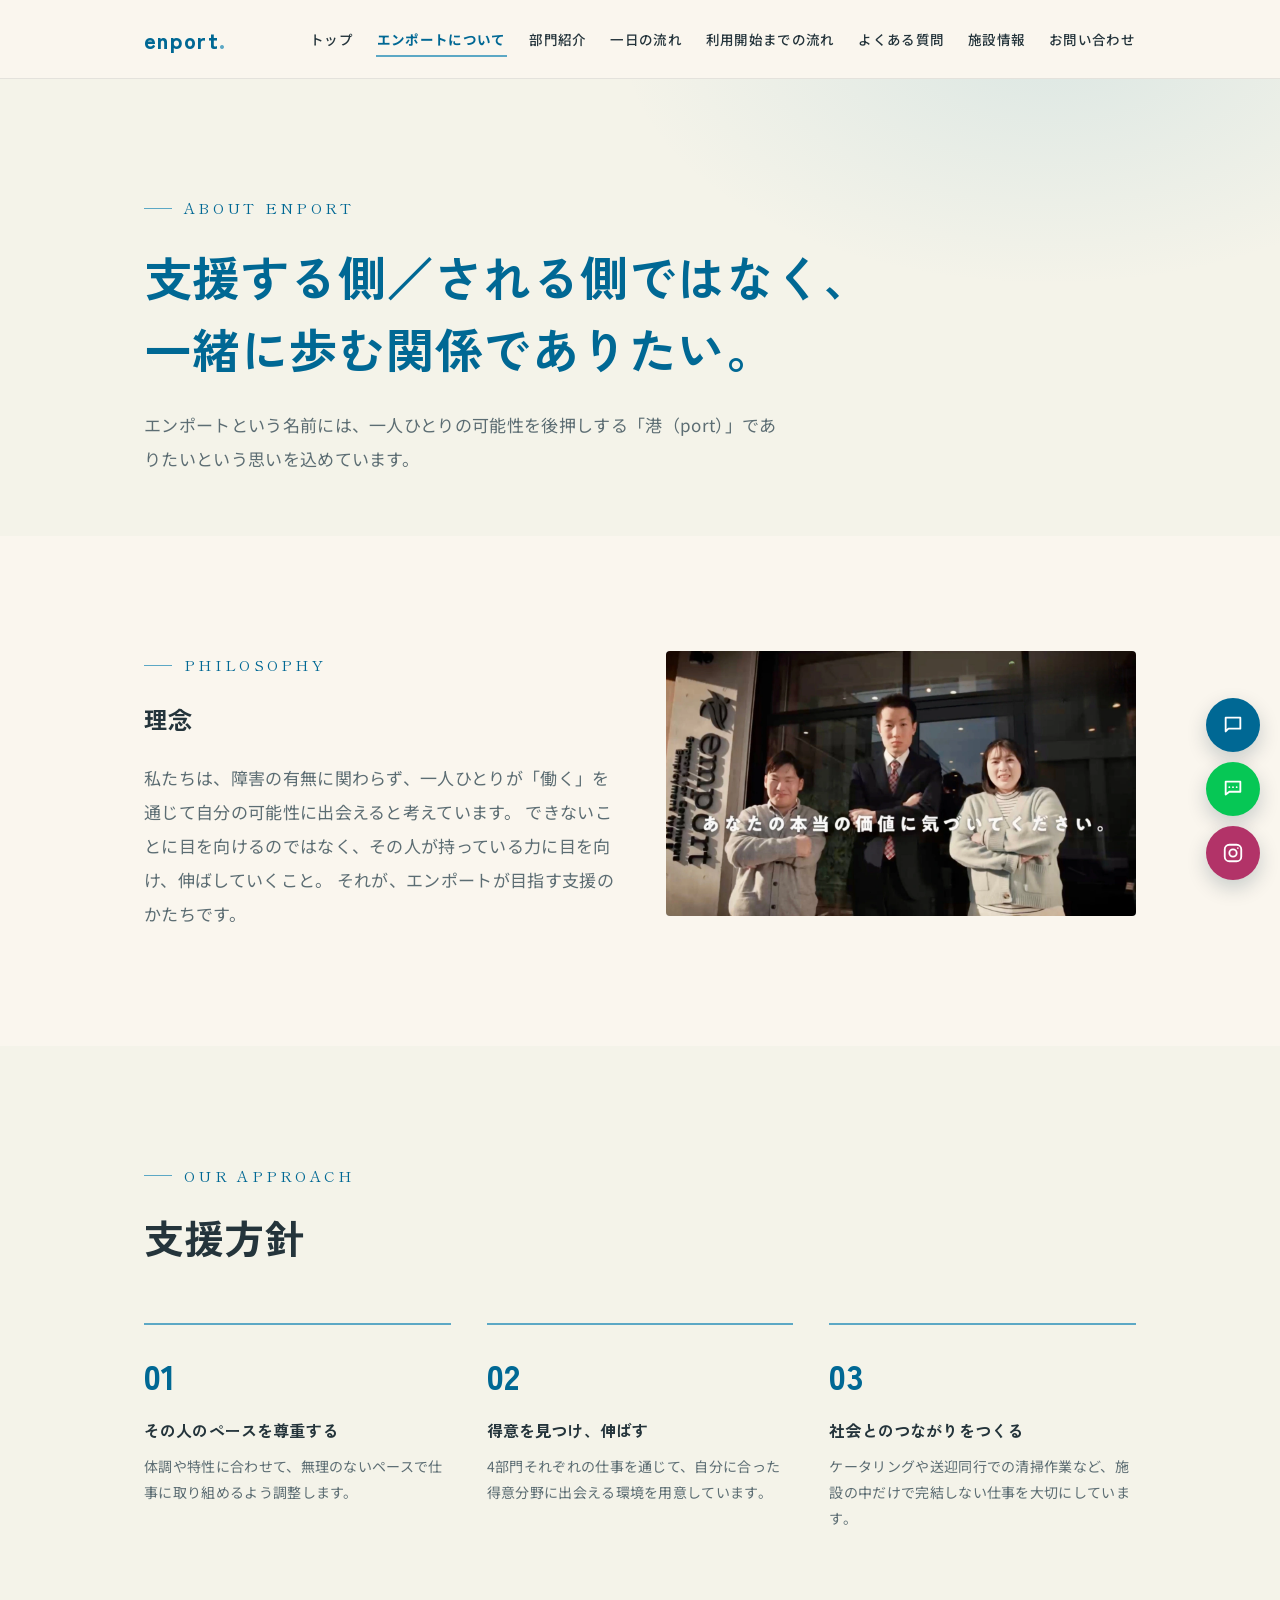
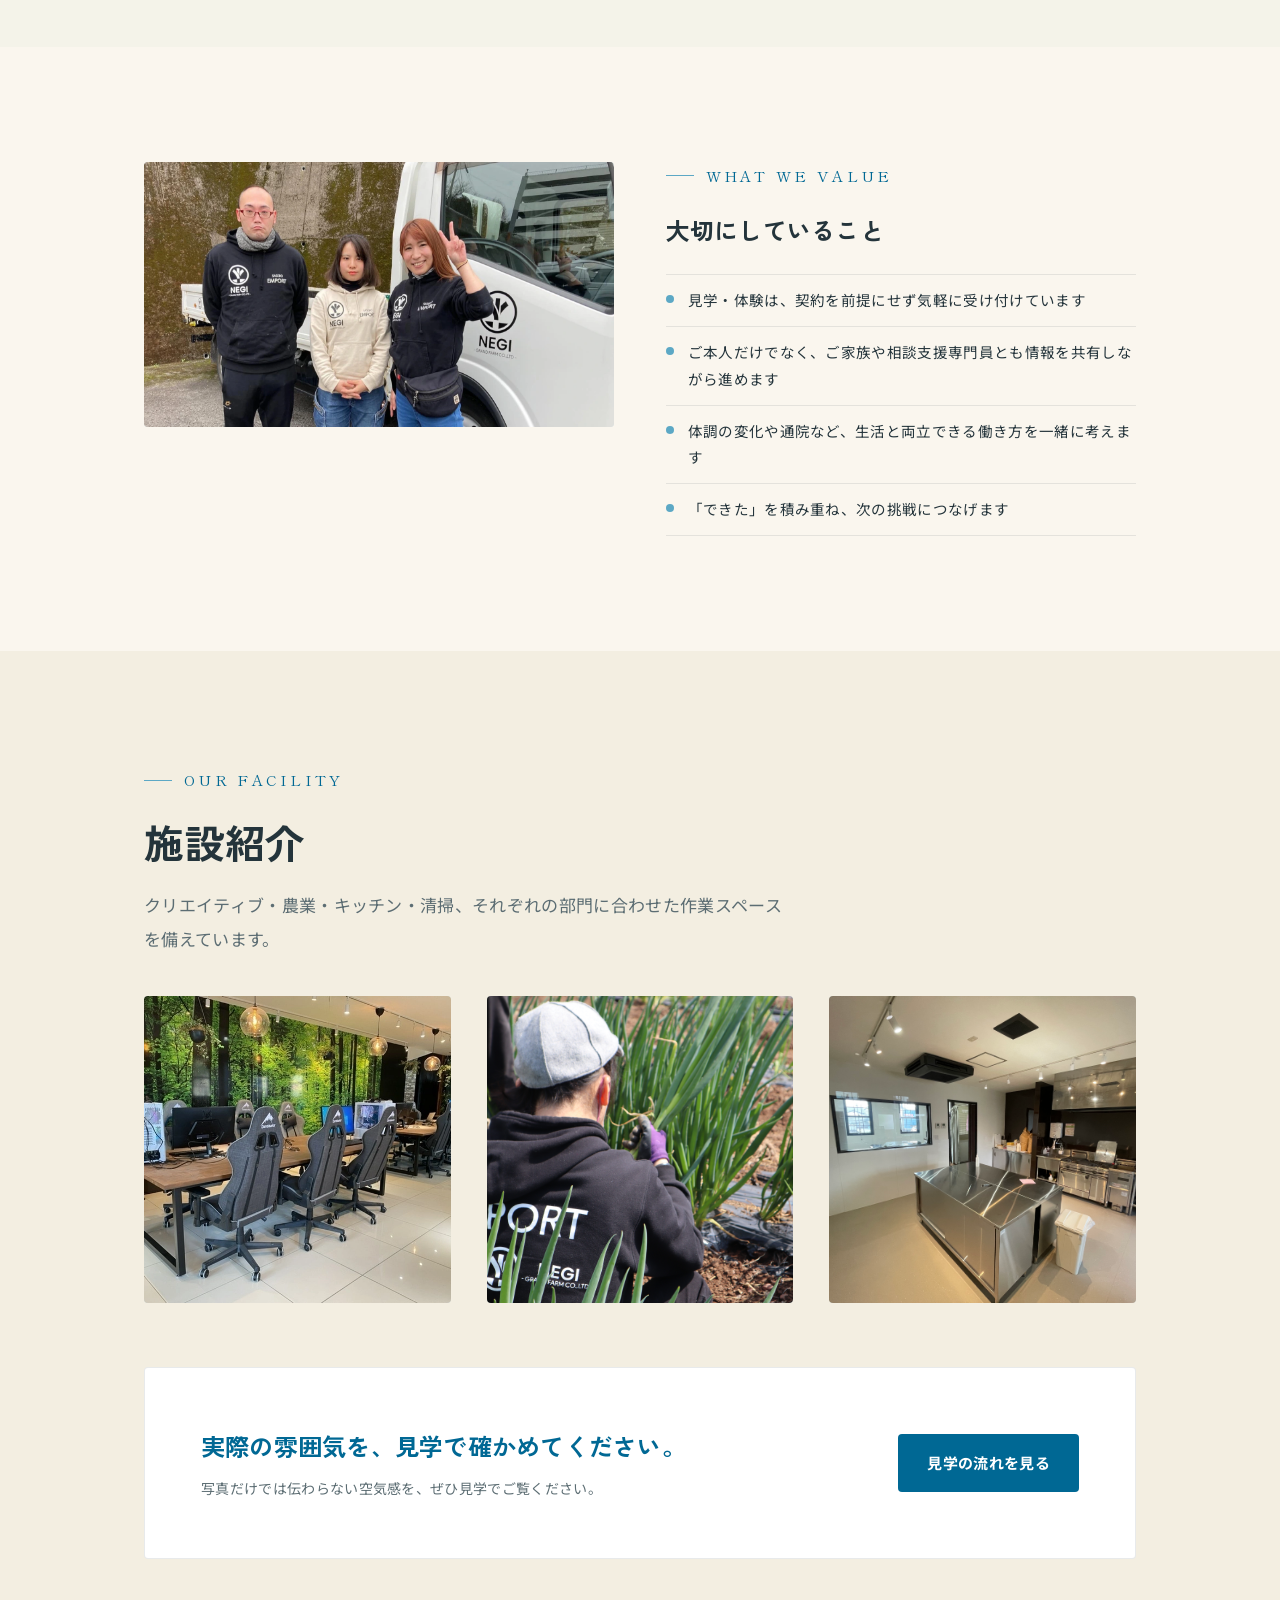
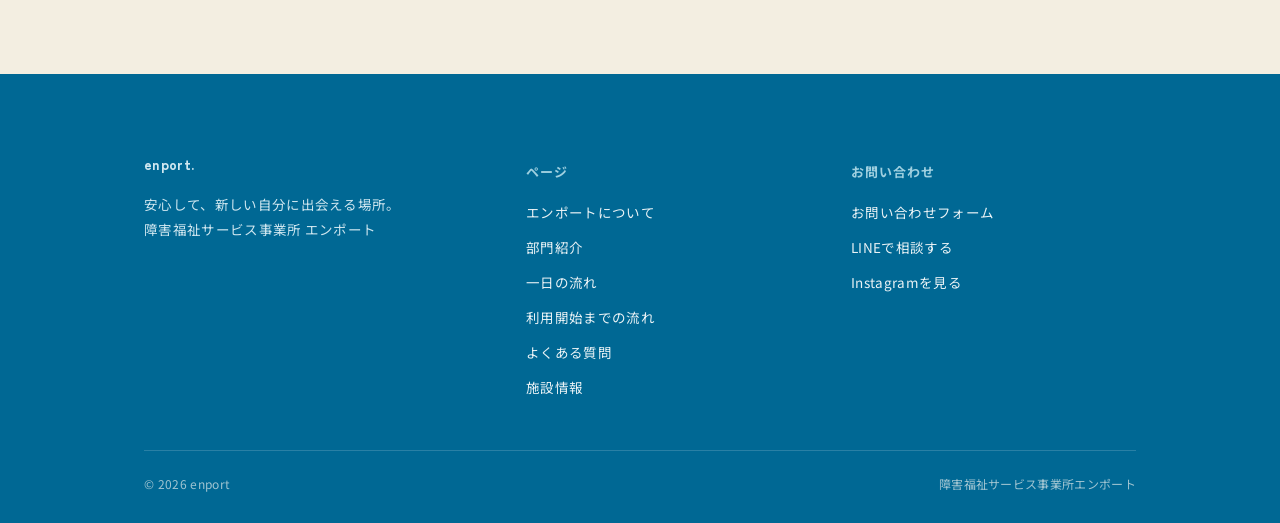
==== about.html @ c1e2d9fb "Add files via upload" ====
<!DOCTYPE html>
<html lang="ja">
<head>
<meta charset="UTF-8">
<meta name="viewport" content="width=device-width, initial-scale=1.0">
<title>エンポートについて｜enport</title>
<meta name="description" content="エンポートの理念、支援方針、大切にしていること、施設の紹介です。">
<link rel="stylesheet" href="css/style.css">
</head>
<body>

<header class="site-header">
  <div class="wrap">
    <a href="index.html" class="logo">enport<span>.</span></a>
    <nav class="main-nav" id="mainNav">
      <ul>
        <li><a href="index.html">トップ</a></li>
        <li><a href="about.html" aria-current="page">エンポートについて</a></li>
        <li><a href="departments.html">部門紹介</a></li>
        <li><a href="daily-flow.html">一日の流れ</a></li>
        <li><a href="process.html">利用開始までの流れ</a></li>
        <li><a href="faq.html">よくある質問</a></li>
        <li><a href="access.html">施設情報</a></li>
        <li><a href="contact.html">お問い合わせ</a></li>
      </ul>
    </nav>
    <button class="nav-toggle" aria-expanded="false" aria-controls="mainNav" aria-label="メニューを開く">
      <span></span>
    </button>
  </div>
</header>

<main>

  <section class="hero" style="padding-bottom: 60px;">
    <div class="wrap">
      <p class="eyebrow">ABOUT ENPORT</p>
      <h1 style="font-size:clamp(30px,4.4vw,48px); color:var(--deep); max-width:760px; line-height:1.5;">
        支援する側／される側ではなく、<br>一緒に歩む関係でありたい。
      </h1>
      <p class="lede" style="margin-top:24px;">エンポートという名前には、一人ひとりの可能性を後押しする「港（port）」でありたいという思いを込めています。</p>
    </div>
  </section>

  <!-- 理念 -->
  <section class="section">
    <div class="wrap grid-2">
      <div class="reveal-left">
        <p class="eyebrow">PHILOSOPHY</p>
        <h2 class="sub-headline">理念</h2>
        <p class="lede" style="margin-top:20px;">
          私たちは、障害の有無に関わらず、一人ひとりが「働く」を通じて自分の可能性に出会えると考えています。
          できないことに目を向けるのではなく、その人が持っている力に目を向け、伸ばしていくこと。
          それが、エンポートが目指す支援のかたちです。
        </p>
      </div>
      <div class="reveal-right">
        <div class="photo-frame photo-frame--wide">
          <!-- 使用予定画像：images/about-philosophy.jpg -->
          <img src="images/about-philosophy.jpg" alt="職員と利用者が話している様子" class="photo-real"
               onload="this.classList.add('is-loaded'); this.nextElementSibling.style.display='none';"
               onerror="this.remove();">
          <span class="photo-label">写真：職員と利用者が話している様子</span>
        </div>
      </div>
    </div>
  </section>

  <!-- 支援方針 -->
  <section class="section section--wash">
    <div class="wrap">
      <p class="eyebrow">OUR APPROACH</p>
      <h2 class="headline">支援方針</h2>

      <div class="grid-3 mt-56">
        <div class="value-item reveal">
          <p class="num">01</p>
          <h4>その人のペースを尊重する</h4>
          <p>体調や特性に合わせて、無理のないペースで仕事に取り組めるよう調整します。</p>
        </div>
        <div class="value-item reveal delay-1">
          <p class="num">02</p>
          <h4>得意を見つけ、伸ばす</h4>
          <p>4部門それぞれの仕事を通じて、自分に合った得意分野に出会える環境を用意しています。</p>
        </div>
        <div class="value-item reveal delay-2">
          <p class="num">03</p>
          <h4>社会とのつながりをつくる</h4>
          <p>ケータリングや送迎同行での清掃作業など、施設の中だけで完結しない仕事を大切にしています。</p>
        </div>
      </div>
    </div>
  </section>

  <!-- 大切にしていること -->
  <section class="section">
    <div class="wrap grid-2">
      <div class="reveal-left">
        <div class="photo-frame photo-frame--wide">
          <!-- 使用予定画像：images/staff-photo01.jpg -->
          <img src="images/staff-photo01.jpg" alt="スタッフの集合、または休憩中の様子" class="photo-real"
               onload="this.classList.add('is-loaded'); this.nextElementSibling.style.display='none';"
               onerror="this.remove();">
          <span class="photo-label">写真：スタッフの集合、または休憩中の様子</span>
        </div>
      </div>
      <div class="reveal-right">
        <p class="eyebrow">WHAT WE VALUE</p>
        <h2 class="sub-headline">大切にしていること</h2>
        <ul class="task-list" style="margin-top:22px;">
          <li>見学・体験は、契約を前提にせず気軽に受け付けています</li>
          <li>ご本人だけでなく、ご家族や相談支援専門員とも情報を共有しながら進めます</li>
          <li>体調の変化や通院など、生活と両立できる働き方を一緒に考えます</li>
          <li>「できた」を積み重ね、次の挑戦につなげます</li>
        </ul>
      </div>
    </div>
  </section>

  <!-- 施設紹介 -->
  <section class="section section--paper-deep">
    <div class="wrap">
      <p class="eyebrow reveal">OUR FACILITY</p>
      <h2 class="headline reveal">施設紹介</h2>
      <p class="lede reveal" style="margin-top:16px; margin-bottom:40px;">クリエイティブ・農業・キッチン・清掃、それぞれの部門に合わせた作業スペースを備えています。</p>

      <div class="grid-3">
        <div class="photo-frame photo-frame--sq reveal">
          <!-- 使用予定画像：images/about-facility-creative.jpg -->
          <img src="images/about-facility-creative.jpg" alt="作業室（クリエイティブ）" class="photo-real"
               onload="this.classList.add('is-loaded'); this.nextElementSibling.style.display='none';"
               onerror="this.remove();">
          <span class="photo-label">写真：作業室（クリエイティブ）</span>
        </div>
        <div class="photo-frame photo-frame--sq reveal delay-1">
          <!-- 使用予定画像：images/about-facility-agriculture.jpg -->
          <img src="images/about-facility-agriculture.jpg" alt="農場・栽培スペース" class="photo-real"
               onload="this.classList.add('is-loaded'); this.nextElementSibling.style.display='none';"
               onerror="this.remove();">
          <span class="photo-label">写真：農場・栽培スペース</span>
        </div>
        <div class="photo-frame photo-frame--sq reveal delay-2">
          <!-- 使用予定画像：images/about-facility-cooking.jpg -->
          <img src="images/about-facility-cooking.jpg" alt="厨房・調理スペース" class="photo-real"
               onload="this.classList.add('is-loaded'); this.nextElementSibling.style.display='none';"
               onerror="this.remove();">
          <span class="photo-label">写真：厨房・調理スペース</span>
        </div>
      </div>

      <div class="cta-band">
        <div>
          <h3>実際の雰囲気を、見学で確かめてください。</h3>
          <p>写真だけでは伝わらない空気感を、ぜひ見学でご覧ください。</p>
        </div>
        <a href="process.html" class="btn btn--primary">見学の流れを見る</a>
      </div>
    </div>
  </section>

</main>

<footer class="site-footer">
  <div class="wrap">
    <div class="footer-grid">
      <div>
        <p class="footer-logo">enport.</p>
        <p>安心して、新しい自分に出会える場所。<br>障害福祉サービス事業所 エンポート</p>
      </div>
      <div>
        <h5>ページ</h5>
        <ul>
          <li><a href="about.html">エンポートについて</a></li>
          <li><a href="departments.html">部門紹介</a></li>
          <li><a href="daily-flow.html">一日の流れ</a></li>
          <li><a href="process.html">利用開始までの流れ</a></li>
          <li><a href="faq.html">よくある質問</a></li>
          <li><a href="access.html">施設情報</a></li>
        </ul>
      </div>
      <div>
        <h5>お問い合わせ</h5>
        <ul>
          <li><a href="contact.html">お問い合わせフォーム</a></li>
          <li><a href="#">LINEで相談する</a></li>
          <li><a href="#">Instagramを見る</a></li>
        </ul>
      </div>
    </div>
    <div class="footer-bottom">
      <p>&copy; <span data-year></span> enport</p>
      <p>障害福祉サービス事業所エンポート</p>
    </div>
  </div>
</footer>

<div class="floating-contact">
  <a href="contact.html" class="fc-btn fc-btn--contact" data-label="お問い合わせ" aria-label="お問い合わせ">
    <svg viewBox="0 0 24 24" fill="none" stroke="currentColor" stroke-width="2" stroke-linecap="round" stroke-linejoin="round"><path d="M4 4h16v12H7l-3 3z"/></svg>
  </a>
  <a href="#" class="fc-btn fc-btn--line" data-label="LINEで相談" aria-label="LINEで相談">
    <svg viewBox="0 0 24 24" fill="none" stroke="currentColor" stroke-width="2" stroke-linecap="round" stroke-linejoin="round"><path d="M4 4h16v11H8l-4 3z"/><path d="M8 10h.01M12 10h.01M16 10h.01"/></svg>
  </a>
  <a href="#" class="fc-btn fc-btn--instagram" data-label="Instagramを見る" aria-label="Instagramを見る">
    <svg viewBox="0 0 24 24" fill="none" stroke="currentColor" stroke-width="2" stroke-linecap="round" stroke-linejoin="round"><rect x="3" y="3" width="18" height="18" rx="5"/><circle cx="12" cy="12" r="4"/><circle cx="17.3" cy="6.7" r="0.9" fill="currentColor" stroke="none"/></svg>
  </a>
</div>

<script src="js/main.js"></script>
</body>
</html>
---- css/style.css ----
@import url('https://fonts.googleapis.com/css2?family=Noto+Sans+JP:wght@400;500;600;700&family=Zen+Kaku+Gothic+New:wght@500;700;900&family=Shippori+Mincho:wght@500;600&display=swap');

/* =========================================================
   Design Tokens
   ========================================================= */
:root{
  /* Brand core */
  --deep: #006894;
  --sky: #5ca8c5;
  --green-wash: rgba(68,149,82,0.03);

  /* Paper & ink */
  --paper: #FAF6EE;
  --paper-deep: #F3EEE1;
  --ink: #24343B;
  --ink-soft: #5C6D73;
  --line: rgba(0,104,148,0.18);
  --line-soft: rgba(36,52,59,0.10);

  /* Department index colors ─ カラフルだが同系統のトーンで統一 */
  --dept-creative: #A6567C;   /* クリエイティブ：創造の紫紅 */
  --dept-agri:     #5C8A46;   /* 農業：葉の緑 */
  --dept-cook:     #C98A3C;   /* 調理：温かい琥珀 */
  --dept-clean:    #3E9C93;   /* 清掃：清潔なティール */

  /* Sunlit accent（陽だまり） */
  --sun: #E7A75C;
  --sun-deep: #C98639;

  /* Type */
  --font-display: 'Zen Kaku Gothic New', 'Noto Sans JP', sans-serif;
  --font-body: 'Noto Sans JP', sans-serif;
  --font-accent: 'Shippori Mincho', serif;

  /* Layout */
  --content-w: 1120px;
  --gutter: clamp(20px, 5vw, 64px);
  --radius-s: 4px;
}

*{ box-sizing: border-box; }
html{ scroll-behavior: smooth; }
body{
  margin:0;
  font-family: var(--font-body);
  color: var(--ink);
  background: var(--paper);
  line-height: 1.85;
  -webkit-font-smoothing: antialiased;
  letter-spacing: .02em;
}
img{ max-width:100%; display:block; }
a{ color: inherit; text-decoration: none; }
h1,h2,h3,h4{ font-family: var(--font-display); margin:0; font-weight:700; letter-spacing: .01em; }
p{ margin:0; }
ul{ margin:0; padding:0; list-style:none; }
button{ font-family: inherit; }

:focus-visible{
  outline: 3px solid var(--sun-deep);
  outline-offset: 3px;
}

@media (prefers-reduced-motion: reduce){
  *{ animation-duration:.001ms !important; animation-iteration-count:1 !important; transition-duration:.001ms !important; scroll-behavior:auto !important; }
}

.wrap{
  max-width: var(--content-w);
  margin: 0 auto;
  padding-left: var(--gutter);
  padding-right: var(--gutter);
}

.section{
  padding: clamp(56px, 9vw, 132px) 0;
}
.section--wash{ background: var(--green-wash); }
.section--paper-deep{ background: var(--paper-deep); }

.eyebrow{
  display:flex;
  align-items:center;
  gap: 12px;
  font-family: var(--font-accent);
  font-size: 15px;
  letter-spacing: .22em;
  color: var(--deep);
  margin-bottom: 18px;
}
.eyebrow::before{
  content:"";
  width: 28px; height: 1px;
  background: var(--sky);
}
h2.headline{
  font-size: clamp(26px, 3.4vw, 40px);
  line-height: 1.5;
}
h3.sub-headline{
  font-size: clamp(20px,2.4vw,26px);
  line-height:1.6;
}

.lede{
  font-size: 17px;
  color: var(--ink-soft);
  max-width: 640px;
  line-height: 2;
}

/* =========================================================
   Header / Navigation
   ========================================================= */
.site-header{
  position: sticky; top:0; z-index: 60;
  background: rgba(250,246,238,0.92);
  backdrop-filter: blur(6px);
  border-bottom: 1px solid var(--line-soft);
}
.site-header .wrap{
  display:flex; align-items:center; justify-content:space-between;
  height: 78px;
}
.logo{
  font-family: var(--font-display);
  font-weight:900;
  font-size: 22px;
  color: var(--deep);
  letter-spacing: .06em;
}
.logo span{ color: var(--sky); }

.nav-toggle{
  display:none;
  background:none; border:none; cursor:pointer;
  width:40px; height:34px; position:relative;
}
.nav-toggle span, .nav-toggle span::before, .nav-toggle span::after{
  content:""; position:absolute; left:6px; right:6px; height:2px; background:var(--deep);
  transition: transform .25s ease, opacity .25s ease;
}
.nav-toggle span{ top:16px; }
.nav-toggle span::before{ top:-9px; }
.nav-toggle span::after{ top:9px; }
.nav-toggle[aria-expanded="true"] span{ background:transparent; }
.nav-toggle[aria-expanded="true"] span::before{ transform: translateY(9px) rotate(45deg); }
.nav-toggle[aria-expanded="true"] span::after{ transform: translateY(-9px) rotate(-45deg); }

.main-nav ul{ display:flex; gap: clamp(13px,1.7vw,26px); }
.main-nav a{
  font-size: 13.5px; font-weight:500; color: var(--ink);
  position:relative; padding: 4px 1px;
  white-space:nowrap;
}
.main-nav a::after{
  content:""; position:absolute; left:0; right:0; bottom:-4px; height:2px;
  background: var(--sky); transform: scaleX(0); transform-origin:left;
  transition: transform .25s ease;
}
.main-nav a:hover::after, .main-nav a[aria-current="page"]::after{ transform: scaleX(1); }
.main-nav a[aria-current="page"]{ color: var(--deep); font-weight:700; }

/* =========================================================
   Buttons
   ========================================================= */
.btn{
  display:inline-flex; align-items:center; gap:10px;
  padding: 14px 28px;
  font-size: 15px; font-weight:700;
  border-radius: var(--radius-s);
  border: 1px solid transparent;
  cursor:pointer;
  transition: transform .18s ease, background .2s ease, color .2s ease, border-color .2s ease;
}
.btn--primary{ background: var(--deep); color:#fff; }
.btn--primary:hover{ background:#075276; transform: translateY(-2px); }
.btn--sun{ background: var(--sun); color:#3A2A12; }
.btn--sun:hover{ background: var(--sun-deep); color:#fff; transform: translateY(-2px); }
.btn--ghost{ background:transparent; border-color: var(--line); color: var(--deep); }
.btn--ghost:hover{ border-color: var(--deep); transform: translateY(-2px); }
.btn--ghost.on-deep{ color:#fff; border-color: rgba(255,255,255,.5); }

/* =========================================================
   Hero
   ========================================================= */
.hero{
  position:relative;
  padding: clamp(56px,9vw,120px) 0 clamp(64px,9vw,120px);
  overflow:hidden;
}
.hero::before{
  content:"";
  position:absolute; inset:0;
  background:
    radial-gradient(720px 420px at 82% -10%, rgba(92,168,197,.16), transparent 60%),
    var(--green-wash);
  z-index:-1;
}

/* ---- Video hero (top page) ---- */
.hero--video{
  min-height: min(88vh, 780px);
  display:flex; align-items:center;
  padding: clamp(126px,15vw,190px) 0 clamp(72px,9vw,120px);
}
.hero--video::before{ display:none; }
.hero-media{
  position:absolute; inset:0; z-index:-2;
  background: repeating-linear-gradient(135deg, var(--ph-a,#dce9ec), var(--ph-a,#dce9ec) 16px, var(--ph-b,#c9dee3) 16px, var(--ph-b,#c9dee3) 32px);
}
.hero-video{
  position:absolute; inset:0; width:100%; height:100%;
  object-fit:cover; opacity:.5;
  transform: scale(1.08) translateY(var(--parallax, 0px));
}
.hero-scrim{
  position:absolute; inset:0; z-index:-1;
  background: linear-gradient(185deg, rgba(250,246,238,.32) 0%, rgba(250,246,238,.74) 58%, var(--paper) 96%);
}
.hero--video .hero-copy{ max-width: 660px; }
.hero-copy-wrap{ position:relative; z-index:2; }

@keyframes fadeUpIn{ from{ opacity:0; transform:translateY(18px); } to{ opacity:1; transform:none; } }
.hero-copy .eyebrow{ margin-bottom: 22px; animation: fadeUpIn .8s ease both; animation-delay:.05s; }
.hero-copy h1{
  font-size: clamp(32px, 5vw, 58px);
  line-height: 1.45;
  color: var(--deep);
  animation: fadeUpIn .9s ease both; animation-delay:.22s;
}
.hero-copy h1 em{
  font-style: normal; font-family: var(--font-accent);
  color: var(--ink);
  border-bottom: 3px solid var(--sun);
}
.hero-copy .lede{ margin-top: 24px; margin-bottom: 34px; animation: fadeUpIn .9s ease both; animation-delay:.4s; }
.hero-cta{ display:flex; gap:14px; flex-wrap:wrap; animation: fadeUpIn .9s ease both; animation-delay:.58s; }

.hero-grid{
  display:grid; grid-template-columns: 1.05fr .95fr; gap: clamp(32px,5vw,72px); align-items:center;
}
.hero-photo .photo-frame{ aspect-ratio: 4/5; }

/* =========================================================
   Photo frame ─ signature device（固定比率＋実写真フォールバック）
   ========================================================= */
.photo-frame{
  position:relative;
  aspect-ratio: 4/3;
  border-radius: var(--radius-s);
  overflow:hidden;
  background: repeating-linear-gradient(135deg, var(--ph-a,#dce7ea), var(--ph-a,#dce7ea) 14px, var(--ph-b,#cfe0e4) 14px, var(--ph-b,#cfe0e4) 28px);
}
.photo-frame::before{
  content:"";
  position:absolute; inset:0;
  border: 1px solid var(--line);
  transform: translate(10px,10px);
  z-index:-1;
  border-radius: var(--radius-s);
}
.photo-real{
  position:absolute; inset:0; width:100%; height:100%;
  object-fit:cover;
  opacity:0; transform: scale(1.05);
  transition: opacity 1s ease, transform 1.6s cubic-bezier(.16,.7,.2,1);
}
.photo-real.is-loaded{ opacity:1; transform:scale(1); }
.photo-label{
  position:absolute; left:0; right:0; bottom:0;
  display:flex; align-items:flex-end;
  min-height:100%;
  background: linear-gradient(180deg, rgba(0,104,148,0) 55%, rgba(0,60,86,.55) 100%);
  color:#fff; font-size:13px; font-weight:600; letter-spacing:.04em;
  padding: 14px 16px;
}
.photo-frame--sq{ aspect-ratio: 1/1; }
.photo-frame--wide{ aspect-ratio: 16/9; }
.photo-frame--tall{ aspect-ratio: 3/4; }

/* =========================================================
   Department quick-nav（カード型を避けたテキストタブ）
   ========================================================= */
.dept-tabs{
  display:flex; flex-wrap:wrap; gap: clamp(20px,3.4vw,44px);
  padding: 22px 0; margin-top: 4px;
  border-top:1px solid var(--line-soft); border-bottom:1px solid var(--line-soft);
}
.dept-tab{
  display:inline-flex; align-items:center; gap:10px;
  font-size:14.5px; font-weight:700; color:var(--ink);
  padding-bottom:6px; border-bottom:2px solid transparent;
  transition: border-color .2s ease, color .2s ease;
}
.dept-tab:hover{ border-color: var(--tab-color, var(--sky)); color: var(--tab-color, var(--deep)); }
.dept-tab .dot{ width:8px; height:8px; border-radius:50%; background: var(--tab-color, var(--sky)); flex-shrink:0; }

/* =========================================================
   Philosophy / stats strip
   ========================================================= */
.value-row{
  display:grid; grid-template-columns: repeat(3,1fr); gap: clamp(20px,4vw,48px);
  margin-top: 56px;
}
.value-item{ border-top: 2px solid var(--sky); padding-top: 20px; }
.value-item .num{ font-family: var(--font-display); font-size: 34px; color: var(--deep); font-weight:900; }
.value-item h4{ font-size:16px; margin: 8px 0 8px; }
.value-item p{ font-size: 14px; color: var(--ink-soft); }

/* =========================================================
   Department sections (departments.html)
   ========================================================= */
.dept-section{
  scroll-margin-top: 100px;
  padding: clamp(64px,9vw,128px) 0;
  border-bottom: 1px solid var(--line-soft);
  overflow:hidden;
}
.dept-section:last-of-type{ border-bottom:none; }
.dept-head{ margin-bottom: 32px; }
.dept-eyebrow{
  display:flex; align-items:center; gap:12px;
  font-family: var(--font-accent); font-size:14px; letter-spacing:.2em; font-weight:600;
  color: var(--dept-color, var(--deep));
  margin-bottom: 14px;
}
.dept-eyebrow::before{ content:""; width:28px; height:1px; background: currentColor; }
.dept-name-jp{ font-size: clamp(26px,3.6vw,40px); }

.dept-body{
  display:grid; grid-template-columns: 1fr 1fr; gap: clamp(32px,5vw,64px); align-items:center;
}
.dept-body.reverse{ direction: rtl; }
.dept-body.reverse > *{ direction: ltr; }

/* ---- Alternating slide-in reveal ---- */
.reveal-left{
  opacity:0; transform: translateX(-56px);
  transition: opacity 1s cubic-bezier(.16,.7,.2,1), transform 1s cubic-bezier(.16,.7,.2,1);
}
.reveal-left.is-visible{ opacity:1; transform:none; }
.reveal-right{
  opacity:0; transform: translateX(56px);
  transition: opacity 1s cubic-bezier(.16,.7,.2,1), transform 1s cubic-bezier(.16,.7,.2,1);
}
.reveal-right.is-visible{ opacity:1; transform:none; }
.delay-1.is-visible{ transition-delay:.1s; }
.delay-2.is-visible{ transition-delay:.2s; }

.task-list{ margin-top: 18px; }
.task-list li{
  padding: 12px 0 12px 22px; position:relative;
  border-top: 1px solid var(--line-soft);
  font-size: 14.5px;
}
.task-list li:last-child{ border-bottom: 1px solid var(--line-soft); }
.task-list li::before{
  content:""; position:absolute; left:0; top:20px;
  width:8px; height:8px; border-radius:50%;
  background: var(--dept-color, var(--sky));
}

.perk-box{
  margin-top: 22px;
  background: var(--paper-deep);
  border-left: 3px solid var(--dept-color, var(--sky));
  padding: 18px 22px;
  border-radius: 0 var(--radius-s) var(--radius-s) 0;
}
.perk-box .perk-label{
  font-size:12.5px; font-weight:700; letter-spacing:.08em; color: var(--dept-color, var(--deep));
  margin-bottom:6px;
}
.perk-box p{ font-size:14px; color: var(--ink-soft); }

/* =========================================================
   Timeline (daily-flow.html)
   ========================================================= */
.timeline{ margin-top: 40px; }
.timeline-row{
  display:grid; grid-template-columns: 96px 1fr; gap: 24px;
  padding: 22px 0;
  border-top: 1px solid var(--line-soft);
}
.timeline-row:last-child{ border-bottom: 1px solid var(--line-soft); }
.timeline-time{
  font-family: var(--font-display); font-weight:700; color: var(--deep); font-size:18px;
}
.timeline-label{ font-size:14px; color: var(--ink-soft); margin-top:4px; }
.timeline-content h4{ font-size:16px; }

.flex-note{
  margin-top: 48px;
  background: var(--green-wash);
  padding: clamp(24px,4vw,40px);
  border-radius: var(--radius-s);
  border-left: 3px solid var(--dept-creative);
}
.flex-note .perk-label{
  font-size:12.5px; font-weight:700; letter-spacing:.08em; color: var(--dept-creative);
  margin-bottom:10px;
}

/* =========================================================
   Process (process.html)
   ========================================================= */
.process-steps{
  margin-top: 56px;
  display:flex; flex-direction:column;
}
.process-step{
  display:grid; grid-template-columns: 64px 1fr; gap: 24px;
  padding: 30px 0;
  border-top: 1px solid var(--line-soft);
  position:relative;
}
.process-step:last-child{ border-bottom: 1px solid var(--line-soft); }
.process-step .step-num{
  font-family: var(--font-accent); font-size: 32px; color: var(--sky);
}
.process-step h3{ font-size:19px; margin-bottom:8px; }
.process-step p{ font-size:14.5px; color: var(--ink-soft); max-width: 60ch; }
.process-note{
  font-size: 13px; color: var(--deep); background:#fff; border:1px solid var(--line);
  display:inline-block; padding:6px 12px; border-radius: 999px; margin-top:12px;
}

/* =========================================================
   Access / info tables
   ========================================================= */
.info-table{ margin-top: 40px; width:100%; border-collapse: collapse; }
.info-table tr{ border-top: 1px solid var(--line-soft); }
.info-table tr:last-child{ border-bottom: 1px solid var(--line-soft); }
.info-table th, .info-table td{
  text-align:left; padding: 18px 16px; font-size:14.5px; vertical-align:top;
}
.info-table th{ width: 180px; color: var(--deep); font-weight:700; }
.info-table td{ color: var(--ink-soft); }

/* =========================================================
   Contact
   ========================================================= */
.contact-grid{
  display:grid; grid-template-columns: 1fr 1fr; gap: clamp(28px,5vw,64px);
  margin-top: 44px;
}
.channel-card{
  border:1px solid var(--line-soft); border-radius: var(--radius-s);
  padding: 26px 24px; display:flex; flex-direction:column; gap:10px;
}
.channel-card h3{ font-size:16px; }
.channel-card p{ font-size:13.5px; color: var(--ink-soft); }
.channel-list{ display:grid; gap:14px; grid-template-columns: 1fr 1fr; }

.form-field{ margin-bottom: 20px; }
.form-field label{ display:block; font-size:13.5px; font-weight:700; margin-bottom:8px; }
.form-field input, .form-field textarea, .form-field select{
  width:100%; padding: 13px 14px; font-family: inherit; font-size: 14.5px;
  border: 1px solid var(--line); border-radius: var(--radius-s); background:#fff; color: var(--ink);
}
.form-field textarea{ resize: vertical; min-height: 120px; }
.required{ color: var(--dept-cook); font-size:11px; margin-left:6px; font-weight:700; }

/* =========================================================
   Footer
   ========================================================= */
.site-footer{
  background: var(--deep); color: #EAF3F6;
  padding: 64px 0 28px;
}
.footer-grid{
  display:grid; grid-template-columns: 1.2fr 1fr 1fr; gap: 40px;
  padding-bottom: 40px; border-bottom: 1px solid rgba(255,255,255,.16);
}
.footer-logo{ font-family: var(--font-display); font-weight:900; font-size:22px; }
.footer-grid p{ font-size:13.5px; color:#cfe7f0; margin-top:14px; line-height:1.9; }
.footer-grid h5{ font-size:13px; letter-spacing:.08em; color:#9fd0e0; margin-bottom:16px; }
.footer-grid ul li{ margin-bottom:10px; font-size:13.5px; }
.footer-grid ul a:hover{ text-decoration: underline; }
.footer-bottom{
  padding-top: 22px; font-size:12px; color:#9fc4d1;
  display:flex; justify-content:space-between; flex-wrap:wrap; gap:10px;
}

/* =========================================================
   Floating contact ─ 常時3チャンネル表示
   ========================================================= */
.floating-contact{
  position: fixed; right: 20px; bottom: 20px; z-index: 80;
  display:flex; flex-direction:column; gap:10px;
}
.fc-btn{
  position:relative;
  width: 54px; height:54px; border-radius:50%;
  display:flex; align-items:center; justify-content:center;
  color:#fff; box-shadow: 0 8px 20px rgba(0,40,60,.20);
  transition: transform .18s ease, box-shadow .18s ease;
}
.fc-btn:hover, .fc-btn:focus-visible{
  transform: translateY(-2px) scale(1.04);
  box-shadow: 0 12px 26px rgba(0,40,60,.26);
}
.fc-btn svg{ width:22px; height:22px; }
.fc-btn--contact{ background: var(--deep); }
.fc-btn--line{ background: #06C755; }
.fc-btn--instagram{ background: #B23368; }

.fc-btn::before{
  content: attr(data-label);
  position:absolute; right:66px; top:50%;
  transform: translateY(-50%) translateX(6px);
  background:#fff; color: var(--ink); font-family: var(--font-body);
  font-size:12.5px; font-weight:700; white-space:nowrap;
  padding:8px 13px; border-radius:6px;
  box-shadow: 0 8px 20px rgba(0,40,60,.14);
  opacity:0; pointer-events:none;
  transition: opacity .18s ease, transform .18s ease;
}
.fc-btn:hover::before, .fc-btn:focus-visible::before{
  opacity:1; transform: translateY(-50%) translateX(0);
}
@media (max-width:760px){
  .fc-btn::before{ display:none; }
}

/* =========================================================
   FAQ accordion (faq.html)
   ========================================================= */
.faq-group + .faq-group{ margin-top: 60px; }
.faq-group h3{ font-size:17px; color: var(--deep); margin-bottom: 6px; }
.faq-list{ margin-top: 18px; }
.faq-item{ border-top:1px solid var(--line-soft); }
.faq-item:last-child{ border-bottom:1px solid var(--line-soft); }
.faq-item summary{
  cursor:pointer; list-style:none;
  padding: 22px 40px 22px 0; position:relative;
  font-weight:700; font-size:15px; color: var(--ink);
}
.faq-item summary::-webkit-details-marker{ display:none; }
.faq-item summary::after{
  content:"+"; position:absolute; right:2px; top:18px;
  font-family: var(--font-display); font-size:22px; font-weight:500; color: var(--deep);
  transition: transform .2s ease;
}
.faq-item[open] summary::after{ content:"−"; }
.faq-item .faq-a{
  padding: 0 40px 24px 0; font-size:14.5px; color: var(--ink-soft); max-width:68ch; line-height:1.9;
}

/* =========================================================
   Bright content panel（写真＋テキストの明るいCTA）
   ========================================================= */
.panel-photo-cta{
  display:grid; grid-template-columns: 1fr 1fr; gap: clamp(28px,4vw,56px); align-items:center;
  margin-top: 64px;
}
@media (max-width: 980px){ .panel-photo-cta{ grid-template-columns:1fr; } }
.center-head{ text-align:center; margin: 0 auto 20px; }
.center-head .lede{ margin-left:auto; margin-right:auto; }
.text-center{ text-align:center; }
.mt-56{ margin-top:56px; }
.grid-2{ display:grid; grid-template-columns:1fr 1fr; gap: clamp(24px,4vw,56px); }
.grid-3{ display:grid; grid-template-columns:repeat(3,1fr); gap: clamp(20px,3vw,36px); }

.cta-band{
  margin-top: 64px;
  padding: clamp(36px,5vw,56px);
  background: #fff;
  border: 1px solid var(--line-soft);
  border-radius: var(--radius-s);
  color: var(--ink);
  display:flex; align-items:center; justify-content:space-between; gap: 24px; flex-wrap:wrap;
}
.cta-band h3{ font-size: clamp(19px,2.4vw,24px); color: var(--deep); }
.cta-band p{ color: var(--ink-soft); margin-top:8px; font-size:14px; }

/* =========================================================
   Facility cards (access.html)
   ========================================================= */
.facility-grid{
  display:grid; grid-template-columns: 1fr 1fr; gap: 24px;
  margin-top: 44px;
}
.facility-card{
  border:1px solid var(--line-soft); border-radius: var(--radius-s);
  padding: 26px 26px 24px;
  border-top: 3px solid var(--fac-color, var(--sky));
  background:#fff;
}
.facility-tags{ display:flex; gap:8px; flex-wrap:wrap; margin-bottom:14px; }
.facility-tag{
  font-size:12px; font-weight:700; letter-spacing:.03em;
  padding: 4px 11px; border-radius: 999px;
  background: var(--fac-color, var(--sky)); color:#fff;
}
.facility-type{
  font-size:12px; font-weight:700; letter-spacing:.03em;
  padding: 4px 11px; border-radius: 999px;
  background: var(--paper-deep); color: var(--ink-soft);
}
.facility-card h3{ font-size:18px; margin-bottom:10px; }
.facility-addr{ font-size:14px; color: var(--ink-soft); line-height:1.8; }
.facility-meta{
  display:flex; align-items:center; justify-content:space-between; flex-wrap:wrap; gap:10px;
  margin-top:18px; padding-top:16px; border-top:1px solid var(--line-soft);
}
.facility-tel{ font-family: var(--font-display); font-weight:700; color: var(--deep); font-size:16px; }
.facility-tel span{ display:block; font-family: var(--font-body); font-weight:500; font-size:11.5px; color: var(--ink-soft); }
.facility-map-link{ font-size:13px; font-weight:700; color: var(--deep); border:1px solid var(--line); padding:8px 14px; border-radius:999px; }
.facility-map-link:hover{ background: var(--paper-deep); }

@media (max-width: 980px){
  .facility-grid{ grid-template-columns: 1fr; }
}
.reveal{ opacity:0; transform: translateY(18px); transition: opacity .7s ease, transform .7s ease; }
.reveal.is-visible{ opacity:1; transform:none; }

/* =========================================================
   Responsive
   ========================================================= */
@media (max-width: 980px){
  .hero-grid{ grid-template-columns:1fr; }
  .hero-photo{ order:-1; }
  .value-row{ grid-template-columns: 1fr; }
  .dept-body, .dept-body.reverse{ grid-template-columns:1fr; direction:ltr; }
  .footer-grid{ grid-template-columns:1fr; gap:28px; }
  .grid-2, .grid-3{ grid-template-columns:1fr; }
  .contact-grid{ grid-template-columns:1fr; }
}

@media (max-width: 760px){
  .nav-toggle{ display:block; }
  .main-nav{
    position:fixed; inset: 78px 0 0 0; background: var(--paper);
    transform: translateX(100%); transition: transform .28s ease;
    padding: 32px var(--gutter);
    overflow-y:auto;
  }
  .main-nav.open{ transform: translateX(0); }
  .main-nav ul{ flex-direction:column; gap: 4px; }
  .main-nav a{ display:block; padding: 16px 4px; font-size:17px; border-bottom:1px solid var(--line-soft); }
  .main-nav a::after{ display:none; }
  .dept-tabs{ gap:16px 28px; }
  .channel-list{ grid-template-columns:1fr; }
  .floating-contact{ right:14px; bottom:14px; }
  .fc-btn{ width:48px; height:48px; }
  .fc-btn svg{ width:19px; height:19px; }
  .hero--video{ min-height:78vh; }
}
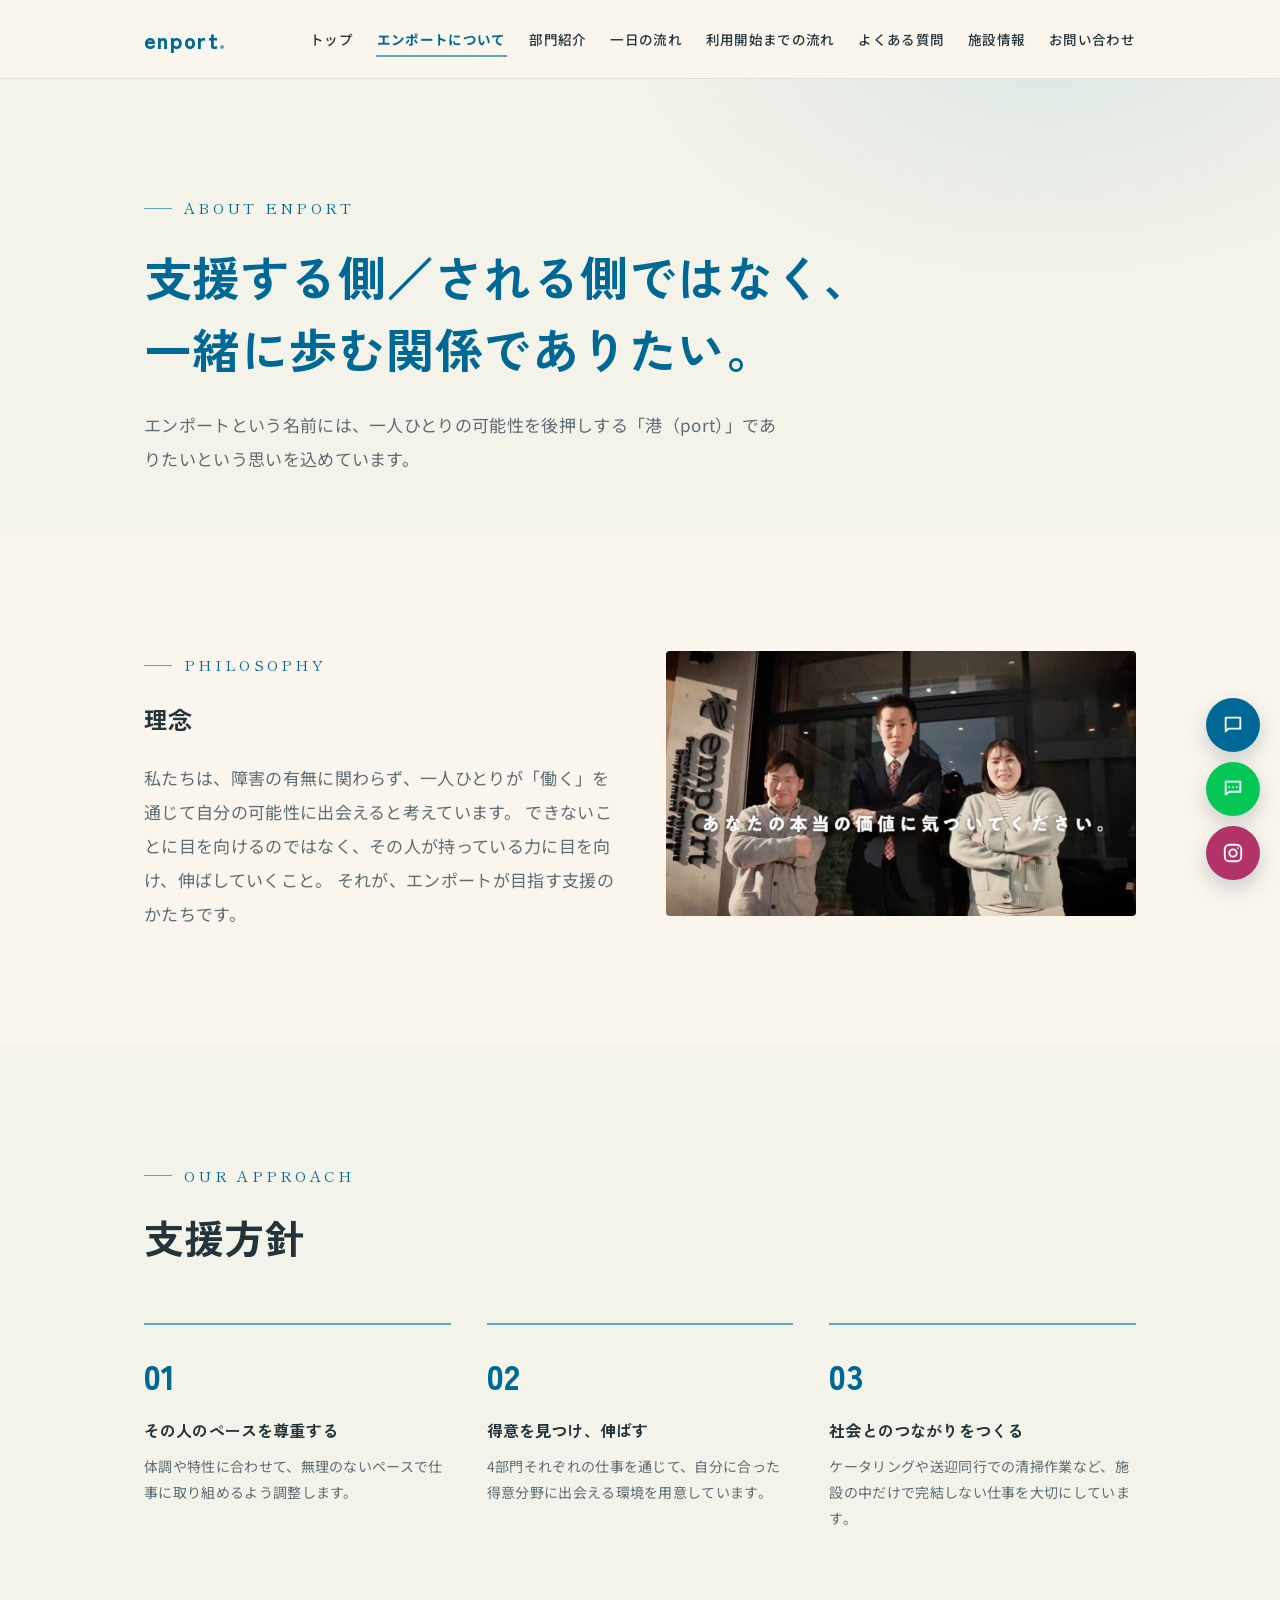
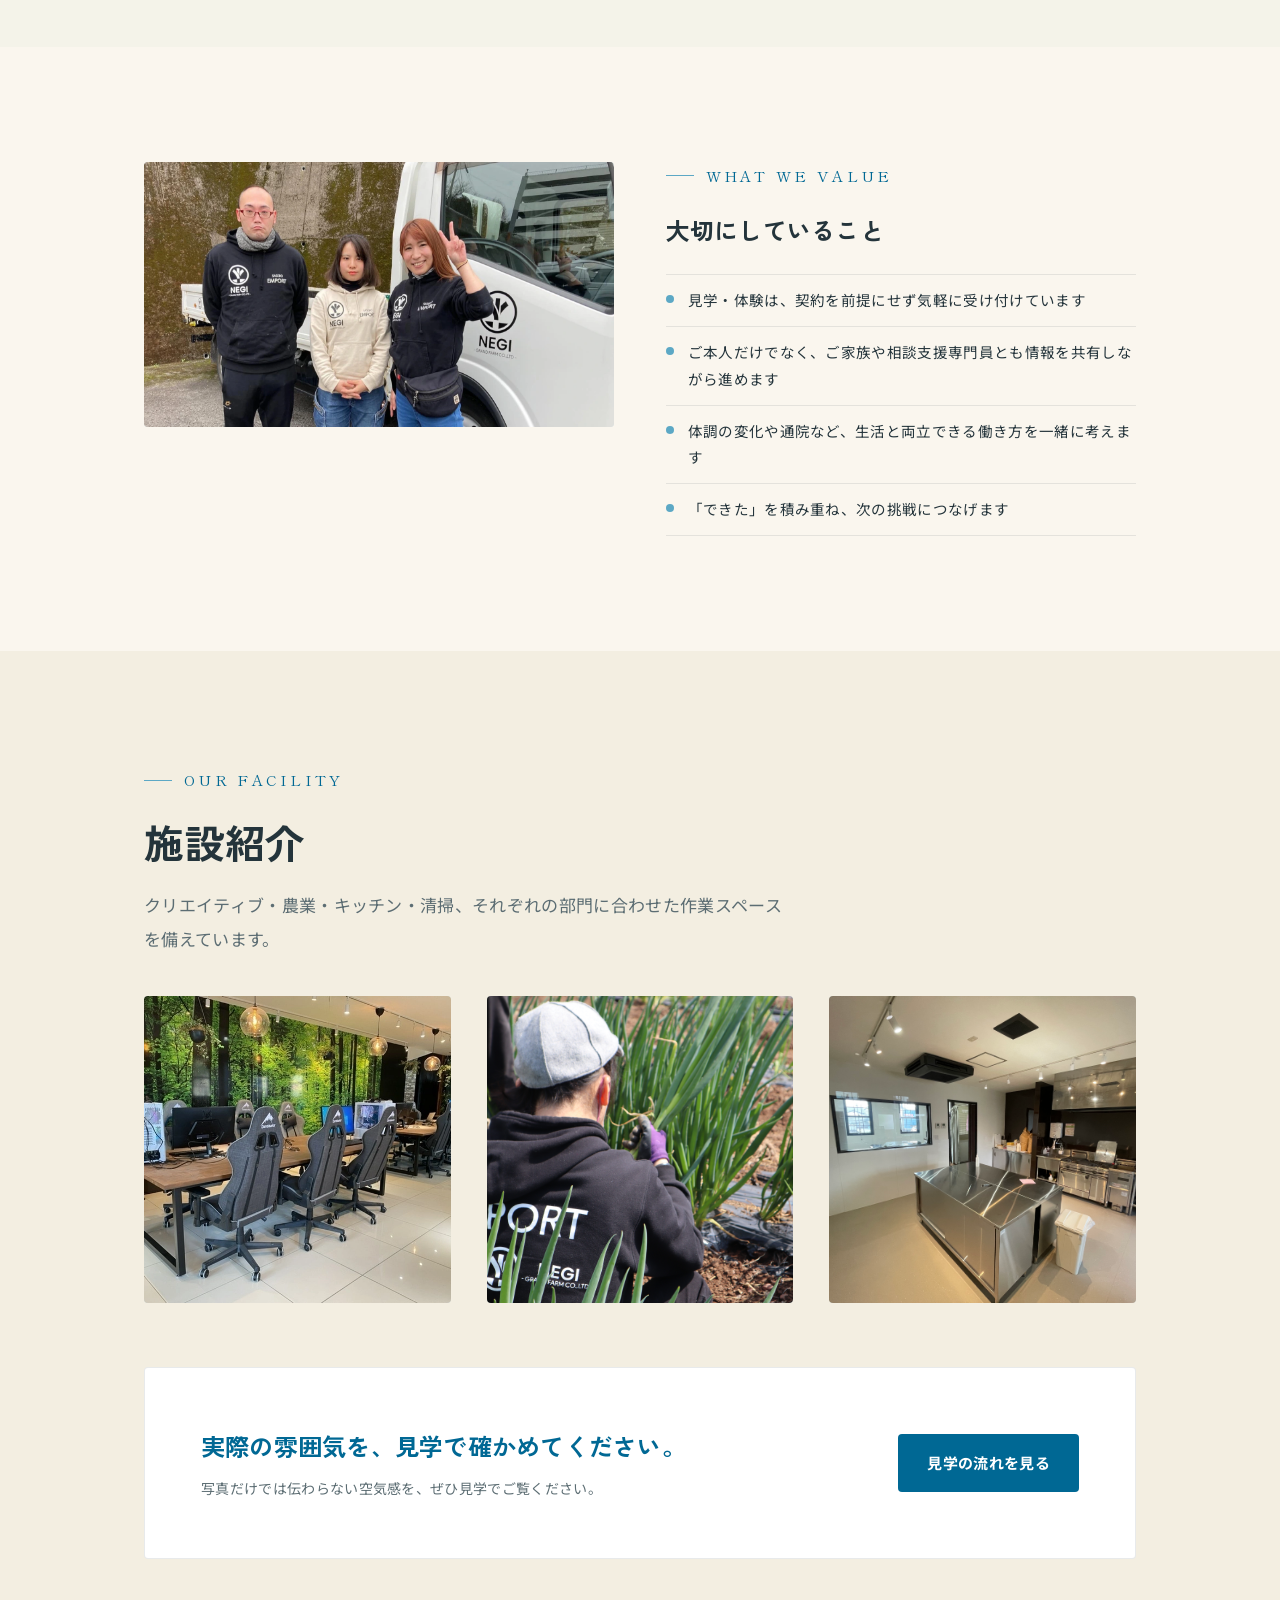
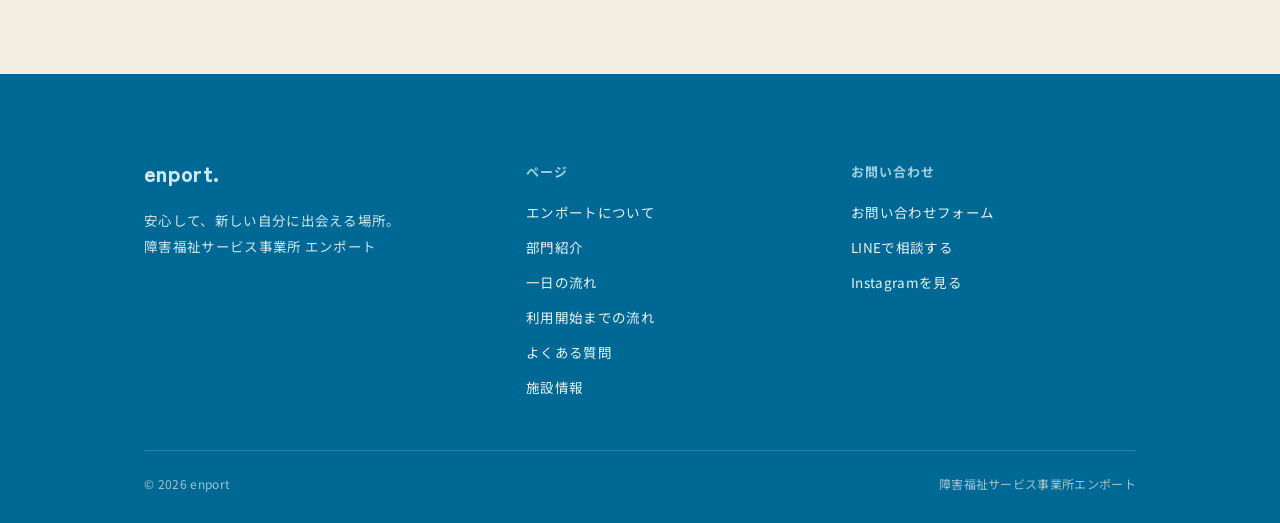
==== commit 1cb5e97e: "Add files via upload" ====
--- a/about.html
+++ b/about.html
@@ -11,7 +11,12 @@
 
 <header class="site-header">
   <div class="wrap">
-    <a href="index.html" class="logo">enport<span>.</span></a>
+    <a href="index.html" class="logo">
+      <!-- 使用予定画像：images/logo.png -->
+      <img src="images/logo.png" alt="エンポート" class="logo-img"
+           onerror="this.style.display='none'; this.nextElementSibling.style.display='inline-flex';">
+      <span class="logo-text" style="display:none;">enport<span class="dot">.</span></span>
+    </a>
     <nav class="main-nav" id="mainNav">
       <ul>
         <li><a href="index.html">トップ</a></li>
@@ -164,7 +169,12 @@
   <div class="wrap">
     <div class="footer-grid">
       <div>
-        <p class="footer-logo">enport.</p>
+        <p class="footer-logo">
+          <!-- 使用予定画像：images/logo-white.png -->
+          <img src="images/logo-white.png" alt="エンポート" class="footer-logo-img"
+               onerror="this.style.display='none'; this.nextElementSibling.style.display='inline-flex';">
+          <span class="footer-logo-text" style="display:none;">enport.</span>
+        </p>
         <p>安心して、新しい自分に出会える場所。<br>障害福祉サービス事業所 エンポート</p>
       </div>
       <div>
--- a/css/style.css
+++ b/css/style.css
@@ -39,7 +39,7 @@
 }
 
 *{ box-sizing: border-box; }
-html{ scroll-behavior: smooth; }
+html{ scroll-behavior: smooth; overflow-x: hidden; width:100%; }
 body{
   margin:0;
   font-family: var(--font-body);
@@ -48,6 +48,8 @@
   line-height: 1.85;
   -webkit-font-smoothing: antialiased;
   letter-spacing: .02em;
+  overflow-x: hidden;
+  width:100%;
 }
 img{ max-width:100%; display:block; }
 a{ color: inherit; text-decoration: none; }
@@ -113,9 +115,8 @@
    Header / Navigation
    ========================================================= */
 .site-header{
-  position: sticky; top:0; z-index: 60;
-  background: rgba(250,246,238,0.92);
-  backdrop-filter: blur(6px);
+  position: sticky; top:0; z-index: 100;
+  background: var(--paper);
   border-bottom: 1px solid var(--line-soft);
 }
 .site-header .wrap{
@@ -123,13 +124,18 @@
   height: 78px;
 }
 .logo{
+  display:flex; align-items:center; gap:2px;
+}
+.logo-img{ height: 34px; width:auto; display:block; }
+.logo-text{
+  display:inline-flex; align-items:center;
   font-family: var(--font-display);
   font-weight:900;
   font-size: 22px;
   color: var(--deep);
   letter-spacing: .06em;
 }
-.logo span{ color: var(--sky); }
+.logo-text .dot{ color: var(--sky); }
 
 .nav-toggle{
   display:none;
@@ -473,7 +479,12 @@
   display:grid; grid-template-columns: 1.2fr 1fr 1fr; gap: 40px;
   padding-bottom: 40px; border-bottom: 1px solid rgba(255,255,255,.16);
 }
-.footer-logo{ font-family: var(--font-display); font-weight:900; font-size:22px; }
+.footer-logo{ display:flex; align-items:center; gap:2px; }
+.footer-logo-img{ height: 30px; width:auto; display:block; }
+.footer-logo-text{
+  display:inline-flex; align-items:center;
+  font-family: var(--font-display); font-weight:900; font-size:22px; color:inherit;
+}
 .footer-grid p{ font-size:13.5px; color:#cfe7f0; margin-top:14px; line-height:1.9; }
 .footer-grid h5{ font-size:13px; letter-spacing:.08em; color:#9fd0e0; margin-bottom:16px; }
 .footer-grid ul li{ margin-bottom:10px; font-size:13.5px; }
@@ -627,24 +638,27 @@
   .footer-grid{ grid-template-columns:1fr; gap:28px; }
   .grid-2, .grid-3{ grid-template-columns:1fr; }
   .contact-grid{ grid-template-columns:1fr; }
-}
-
-@media (max-width: 760px){
+  .dept-tabs{ gap:16px 28px; }
+  .channel-list{ grid-template-columns:1fr; }
+  .floating-contact{ right:14px; bottom:14px; }
+  .fc-btn{ width:48px; height:48px; }
+  .fc-btn svg{ width:19px; height:19px; }
+  .hero--video{ min-height:78vh; }
+}
+
+/* ナビはコンテンツより少し広い幅（1040px）でハンバーガーへ切り替え、
+   狭いPCウィンドウでも8項目のナビが窮屈に折り返す隙間を作らない */
+@media (max-width: 1040px){
   .nav-toggle{ display:block; }
   .main-nav{
     position:fixed; inset: 78px 0 0 0; background: var(--paper);
     transform: translateX(100%); transition: transform .28s ease;
     padding: 32px var(--gutter);
     overflow-y:auto;
+    z-index: 1;
   }
   .main-nav.open{ transform: translateX(0); }
   .main-nav ul{ flex-direction:column; gap: 4px; }
   .main-nav a{ display:block; padding: 16px 4px; font-size:17px; border-bottom:1px solid var(--line-soft); }
   .main-nav a::after{ display:none; }
-  .dept-tabs{ gap:16px 28px; }
-  .channel-list{ grid-template-columns:1fr; }
-  .floating-contact{ right:14px; bottom:14px; }
-  .fc-btn{ width:48px; height:48px; }
-  .fc-btn svg{ width:19px; height:19px; }
-  .hero--video{ min-height:78vh; }
-}
+}
